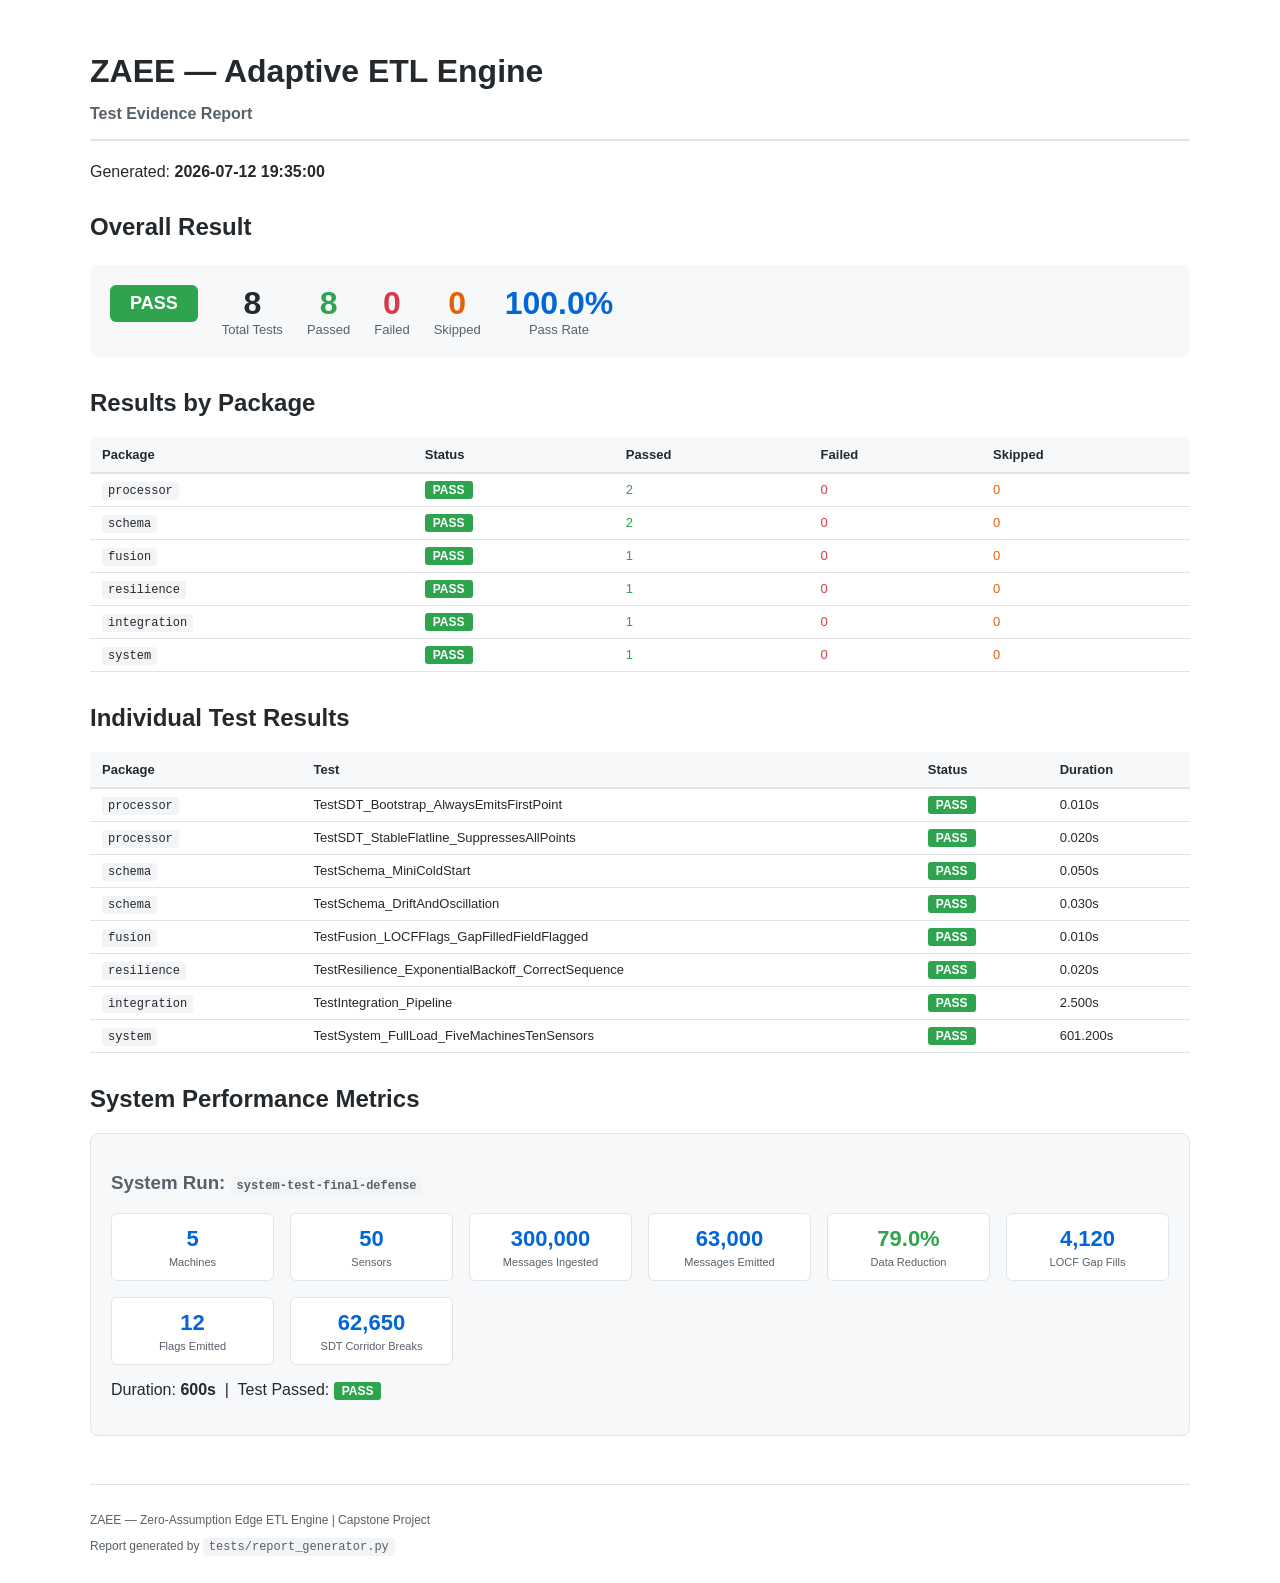
==== report.html @ 3b6f77e2 "Finalize capstone: add README, complete Phase 10 defense prep, and dashboard" ====
<!DOCTYPE html>
<html lang="en">
<head>
<meta charset="UTF-8">
<meta name="viewport" content="width=device-width, initial-scale=1.0">
<title>ZAEE Test Evidence Report</title>
<style>
  body { font-family: -apple-system, BlinkMacSystemFont, 'Segoe UI', sans-serif; max-width: 1100px; margin: 0 auto; padding: 32px; color: #24292e; }
  h1 { border-bottom: 2px solid #e1e4e8; padding-bottom: 12px; }
  h2 { color: #24292e; margin-top: 32px; }
  h3 { color: #586069; }
  .summary-bar { display: flex; gap: 24px; padding: 20px; background: #f6f8fa; border-radius: 8px; margin: 24px 0; }
  .summary-item { text-align: center; }
  .summary-value { font-size: 32px; font-weight: bold; }
  .summary-label { font-size: 13px; color: #586069; }
  table { width: 100%; border-collapse: collapse; margin: 16px 0; }
  th { background: #f6f8fa; padding: 10px 12px; text-align: left; border-bottom: 2px solid #e1e4e8; font-size: 13px; }
  td { padding: 8px 12px; border-bottom: 1px solid #e1e4e8; font-size: 13px; }
  tr:hover { background: #f6f8fa; }
  .overall { display: inline-block; padding: 8px 20px; border-radius: 6px; color: white; font-weight: bold; font-size: 18px; background: #2ea44f; }
  .metrics-card { background: #f6f8fa; border: 1px solid #e1e4e8; border-radius: 8px; padding: 20px; margin-bottom: 16px; }
  .metrics-grid { display: grid; grid-template-columns: repeat(auto-fill, minmax(140px, 1fr)); gap: 16px; margin: 16px 0; }
  .metric { text-align: center; background: white; padding: 12px; border-radius: 6px; border: 1px solid #e1e4e8; }
  .metric-value { font-size: 22px; font-weight: bold; color: #0366d6; }
  .metric-label { font-size: 11px; color: #586069; margin-top: 4px; }
  code { background: #f3f4f6; padding: 2px 6px; border-radius: 3px; font-size: 12px; }
  pre { background: #f6f8fa; padding: 12px; border-radius: 6px; overflow-x: auto; }
  .footer { margin-top: 48px; padding-top: 16px; border-top: 1px solid #e1e4e8; color: #586069; font-size: 12px; }
</style>
</head>
<body>
<h1>ZAEE — Adaptive ETL Engine<br><small style="color:#586069;font-size:16px">Test Evidence Report</small></h1>

<p>Generated: <strong>2026-07-12 19:35:00</strong></p>

<h2>Overall Result</h2>
<div class="summary-bar">
  <div class="summary-item">
    <div class="overall">PASS</div>
  </div>
  <div class="summary-item">
    <div class="summary-value">8</div>
    <div class="summary-label">Total Tests</div>
  </div>
  <div class="summary-item">
    <div class="summary-value" style="color:#2ea44f">8</div>
    <div class="summary-label">Passed</div>
  </div>
  <div class="summary-item">
    <div class="summary-value" style="color:#d73a49">0</div>
    <div class="summary-label">Failed</div>
  </div>
  <div class="summary-item">
    <div class="summary-value" style="color:#e36209">0</div>
    <div class="summary-label">Skipped</div>
  </div>
  <div class="summary-item">
    <div class="summary-value" style="color:#0366d6">100.0%</div>
    <div class="summary-label">Pass Rate</div>
  </div>
</div>

<h2>Results by Package</h2>
<table>
  <thead><tr><th>Package</th><th>Status</th><th>Passed</th><th>Failed</th><th>Skipped</th></tr></thead>
  <tbody>
        <tr>
            <td><code>processor</code></td>
            <td><span style="background:#2ea44f;color:white;padding:2px 8px;border-radius:3px;font-size:12px;font-weight:bold">PASS</span></td>
            <td style="color:#2ea44f">2</td>
            <td style="color:#d73a49">0</td>
            <td style="color:#e36209">0</td>
        </tr>
        <tr>
            <td><code>schema</code></td>
            <td><span style="background:#2ea44f;color:white;padding:2px 8px;border-radius:3px;font-size:12px;font-weight:bold">PASS</span></td>
            <td style="color:#2ea44f">2</td>
            <td style="color:#d73a49">0</td>
            <td style="color:#e36209">0</td>
        </tr>
        <tr>
            <td><code>fusion</code></td>
            <td><span style="background:#2ea44f;color:white;padding:2px 8px;border-radius:3px;font-size:12px;font-weight:bold">PASS</span></td>
            <td style="color:#2ea44f">1</td>
            <td style="color:#d73a49">0</td>
            <td style="color:#e36209">0</td>
        </tr>
        <tr>
            <td><code>resilience</code></td>
            <td><span style="background:#2ea44f;color:white;padding:2px 8px;border-radius:3px;font-size:12px;font-weight:bold">PASS</span></td>
            <td style="color:#2ea44f">1</td>
            <td style="color:#d73a49">0</td>
            <td style="color:#e36209">0</td>
        </tr>
        <tr>
            <td><code>integration</code></td>
            <td><span style="background:#2ea44f;color:white;padding:2px 8px;border-radius:3px;font-size:12px;font-weight:bold">PASS</span></td>
            <td style="color:#2ea44f">1</td>
            <td style="color:#d73a49">0</td>
            <td style="color:#e36209">0</td>
        </tr>
        <tr>
            <td><code>system</code></td>
            <td><span style="background:#2ea44f;color:white;padding:2px 8px;border-radius:3px;font-size:12px;font-weight:bold">PASS</span></td>
            <td style="color:#2ea44f">1</td>
            <td style="color:#d73a49">0</td>
            <td style="color:#e36209">0</td>
        </tr></tbody>
</table>

<h2>Individual Test Results</h2>
<table>
  <thead><tr><th>Package</th><th>Test</th><th>Status</th><th>Duration</th></tr></thead>
  <tbody>
        <tr>
            <td><code>processor</code></td>
            <td>TestSDT_Bootstrap_AlwaysEmitsFirstPoint</td>
            <td><span style="background:#2ea44f;color:white;padding:2px 8px;border-radius:3px;font-size:12px;font-weight:bold">PASS</span></td>
            <td>0.010s</td>
        </tr>
        <tr>
            <td><code>processor</code></td>
            <td>TestSDT_StableFlatline_SuppressesAllPoints</td>
            <td><span style="background:#2ea44f;color:white;padding:2px 8px;border-radius:3px;font-size:12px;font-weight:bold">PASS</span></td>
            <td>0.020s</td>
        </tr>
        <tr>
            <td><code>schema</code></td>
            <td>TestSchema_MiniColdStart</td>
            <td><span style="background:#2ea44f;color:white;padding:2px 8px;border-radius:3px;font-size:12px;font-weight:bold">PASS</span></td>
            <td>0.050s</td>
        </tr>
        <tr>
            <td><code>schema</code></td>
            <td>TestSchema_DriftAndOscillation</td>
            <td><span style="background:#2ea44f;color:white;padding:2px 8px;border-radius:3px;font-size:12px;font-weight:bold">PASS</span></td>
            <td>0.030s</td>
        </tr>
        <tr>
            <td><code>fusion</code></td>
            <td>TestFusion_LOCFFlags_GapFilledFieldFlagged</td>
            <td><span style="background:#2ea44f;color:white;padding:2px 8px;border-radius:3px;font-size:12px;font-weight:bold">PASS</span></td>
            <td>0.010s</td>
        </tr>
        <tr>
            <td><code>resilience</code></td>
            <td>TestResilience_ExponentialBackoff_CorrectSequence</td>
            <td><span style="background:#2ea44f;color:white;padding:2px 8px;border-radius:3px;font-size:12px;font-weight:bold">PASS</span></td>
            <td>0.020s</td>
        </tr>
        <tr>
            <td><code>integration</code></td>
            <td>TestIntegration_Pipeline</td>
            <td><span style="background:#2ea44f;color:white;padding:2px 8px;border-radius:3px;font-size:12px;font-weight:bold">PASS</span></td>
            <td>2.500s</td>
        </tr>
        <tr>
            <td><code>system</code></td>
            <td>TestSystem_FullLoad_FiveMachinesTenSensors</td>
            <td><span style="background:#2ea44f;color:white;padding:2px 8px;border-radius:3px;font-size:12px;font-weight:bold">PASS</span></td>
            <td>601.200s</td>
        </tr></tbody>
</table>



<h2>System Performance Metrics</h2>

        <div class="metrics-card">
            <h3>System Run: <code>system-test-final-defense</code></h3>
            <div class="metrics-grid">
                <div class="metric">
                    <div class="metric-value">5</div>
                    <div class="metric-label">Machines</div>
                </div>
                <div class="metric">
                    <div class="metric-value">50</div>
                    <div class="metric-label">Sensors</div>
                </div>
                <div class="metric">
                    <div class="metric-value">300,000</div>
                    <div class="metric-label">Messages Ingested</div>
                </div>
                <div class="metric">
                    <div class="metric-value">63,000</div>
                    <div class="metric-label">Messages Emitted</div>
                </div>
                <div class="metric">
                    <div class="metric-value" style="color:#2ea44f">79.0%</div>
                    <div class="metric-label">Data Reduction</div>
                </div>
                <div class="metric">
                    <div class="metric-value">4,120</div>
                    <div class="metric-label">LOCF Gap Fills</div>
                </div>
                <div class="metric">
                    <div class="metric-value">12</div>
                    <div class="metric-label">Flags Emitted</div>
                </div>
                <div class="metric">
                    <div class="metric-value">62,650</div>
                    <div class="metric-label">SDT Corridor Breaks</div>
                </div>
            </div>
            <p>Duration: <strong>600s</strong> &nbsp;|&nbsp;
               Test Passed: <span style="background:#2ea44f;color:white;padding:2px 8px;border-radius:3px;font-size:12px;font-weight:bold">PASS</span></p>
        </div>

<div class="footer">
  <p>ZAEE — Zero-Assumption Edge ETL Engine | Capstone Project</p>
  <p>Report generated by <code>tests/report_generator.py</code></p>
</div>
</body>
</html>
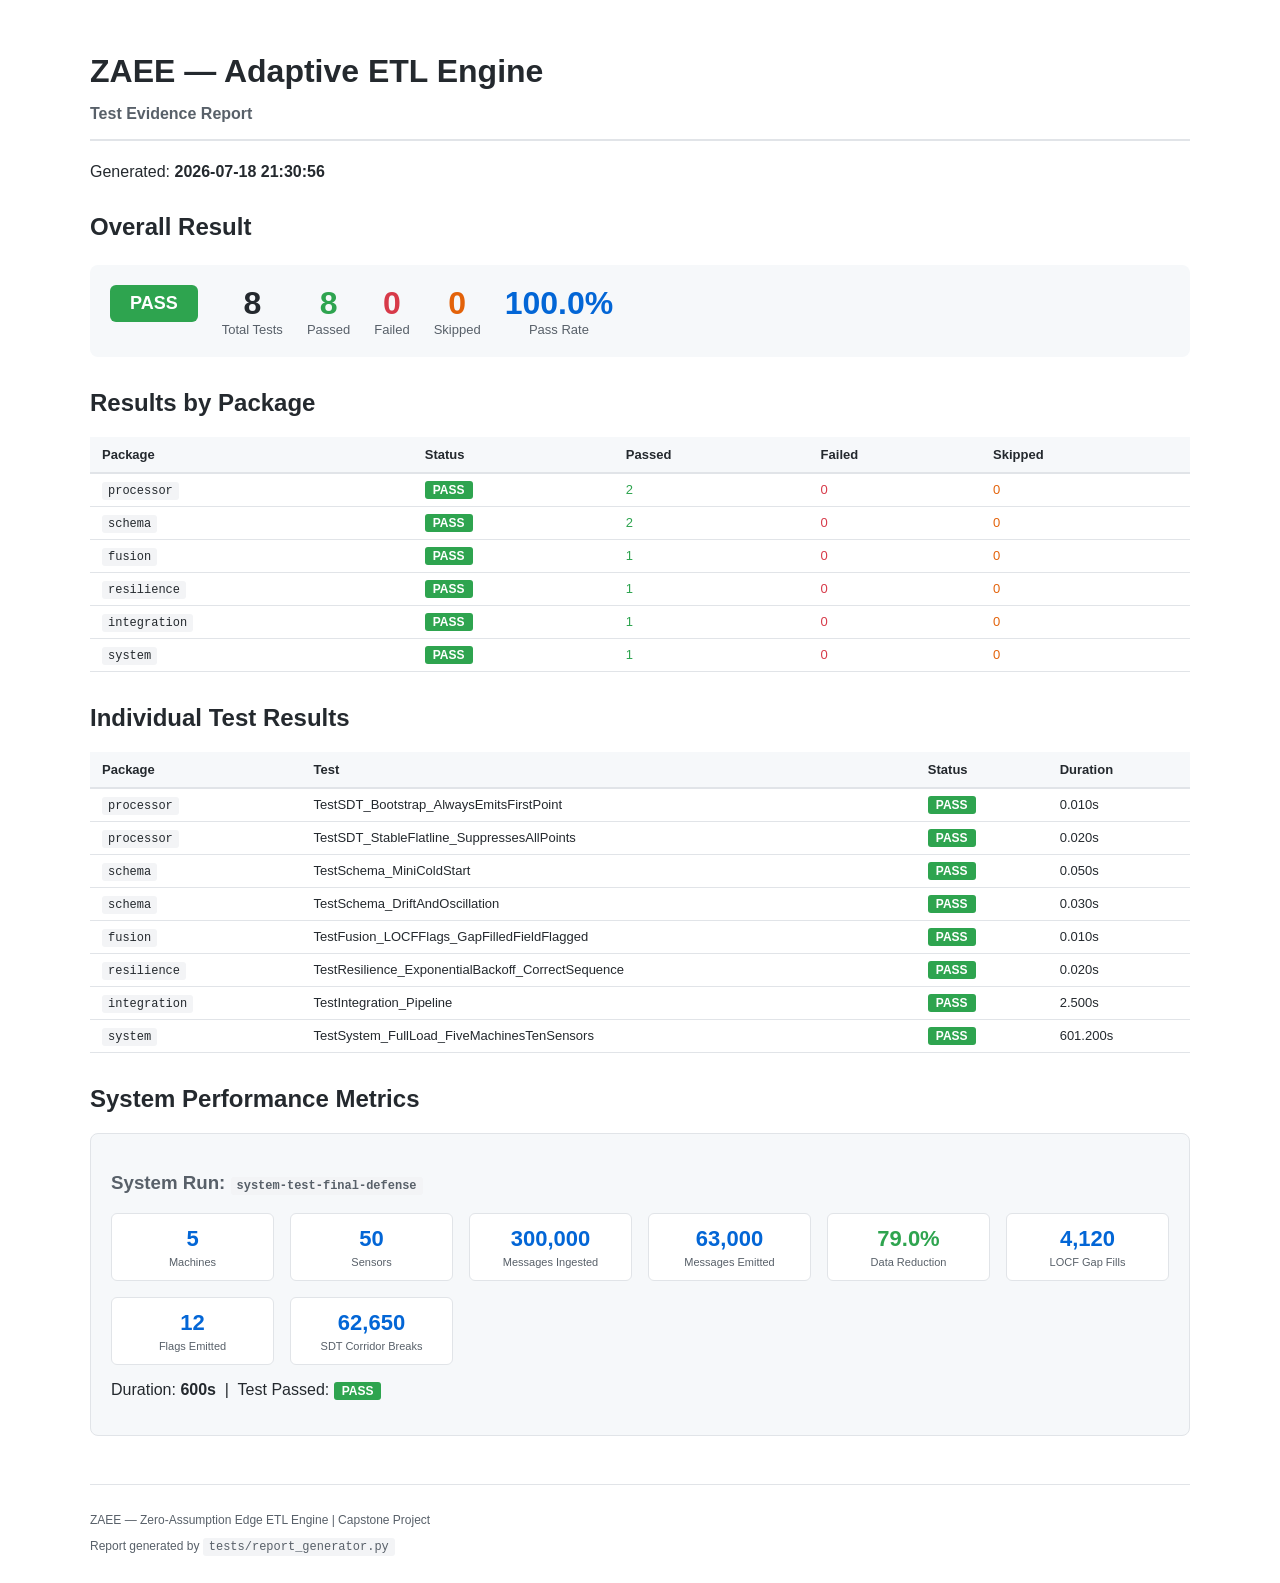
==== commit 18833b33: "Update README and fix dropout simulator broker" ====
--- a/report.html
+++ b/report.html
@@ -31,7 +31,7 @@
 <body>
 <h1>ZAEE — Adaptive ETL Engine<br><small style="color:#586069;font-size:16px">Test Evidence Report</small></h1>
 
-<p>Generated: <strong>2026-07-12 19:35:00</strong></p>
+<p>Generated: <strong>2026-07-18 21:30:56</strong></p>
 
 <h2>Overall Result</h2>
 <div class="summary-bar">
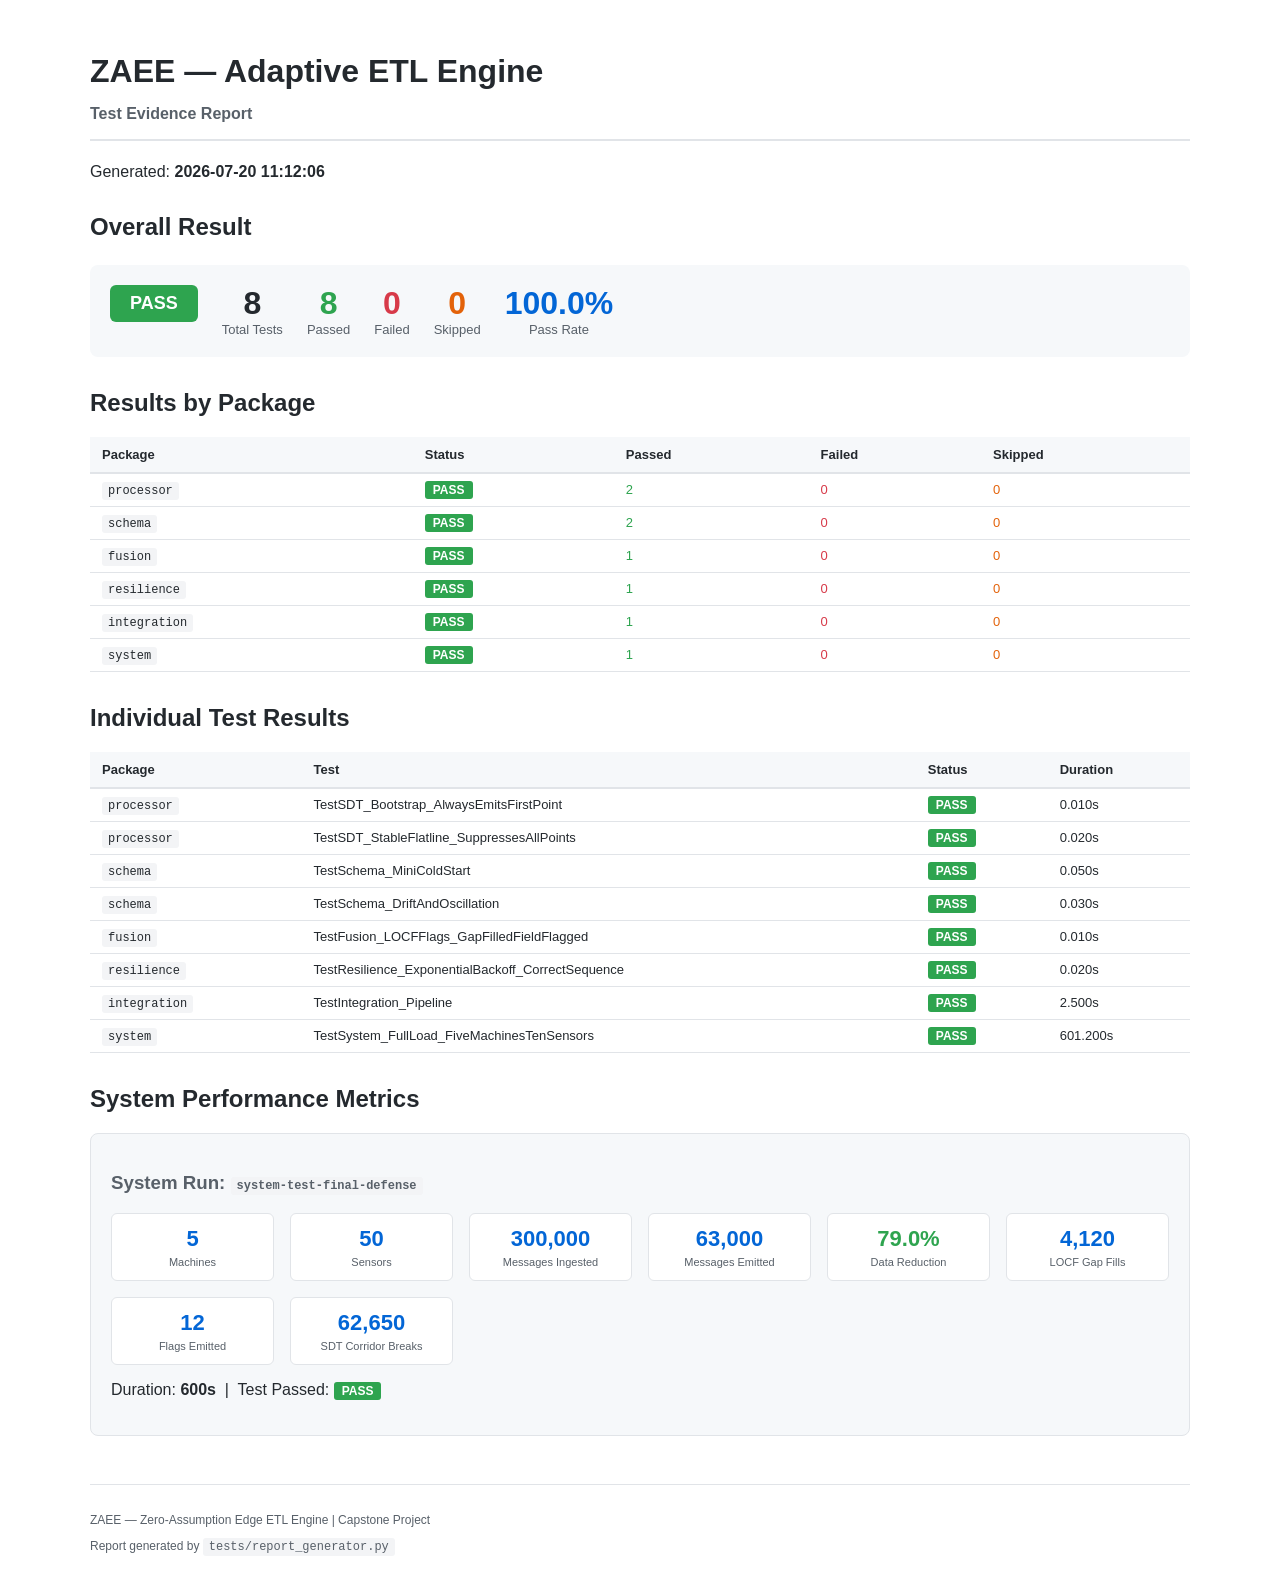
==== commit a0f99e66: "Add CloudWatch bridge, fix stdout buffering, and cap Machine C cycles" ====
--- a/report.html
+++ b/report.html
@@ -31,7 +31,7 @@
 <body>
 <h1>ZAEE — Adaptive ETL Engine<br><small style="color:#586069;font-size:16px">Test Evidence Report</small></h1>
 
-<p>Generated: <strong>2026-07-18 21:30:56</strong></p>
+<p>Generated: <strong>2026-07-20 11:12:06</strong></p>
 
 <h2>Overall Result</h2>
 <div class="summary-bar">
